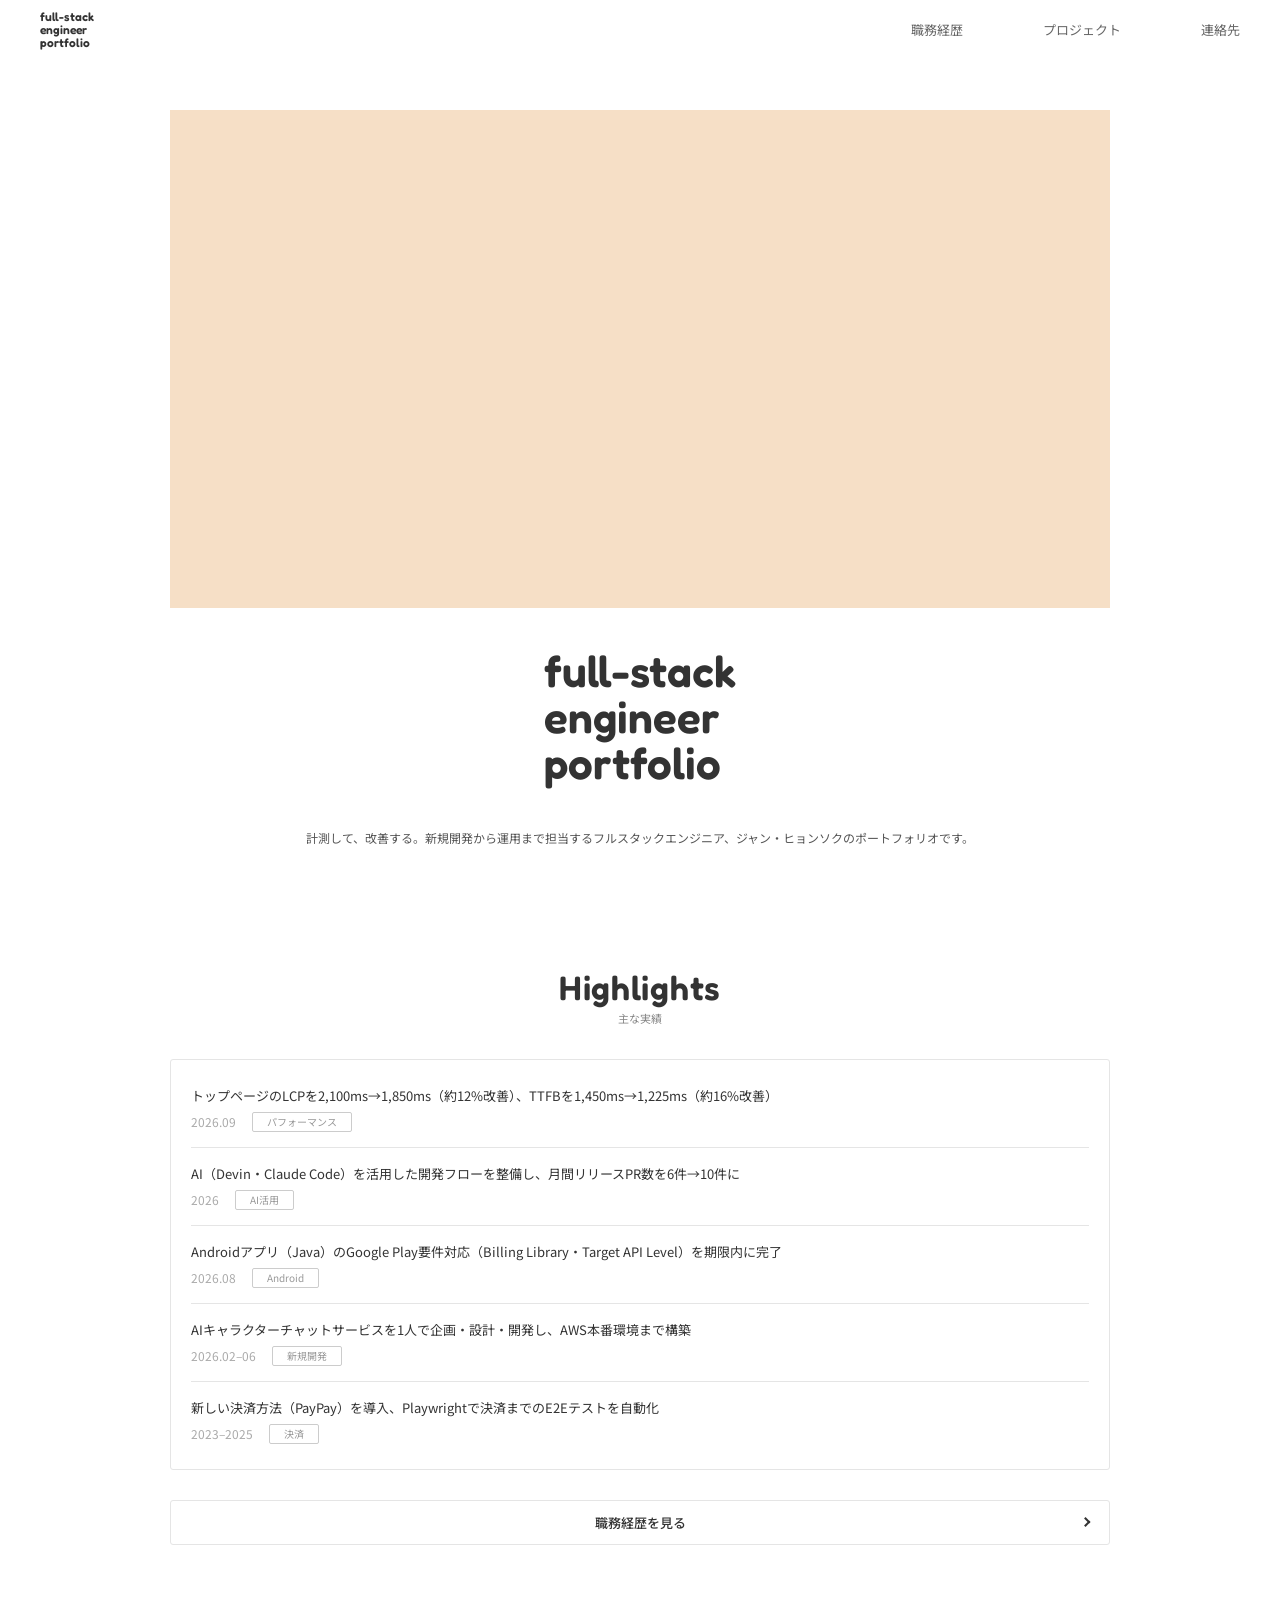
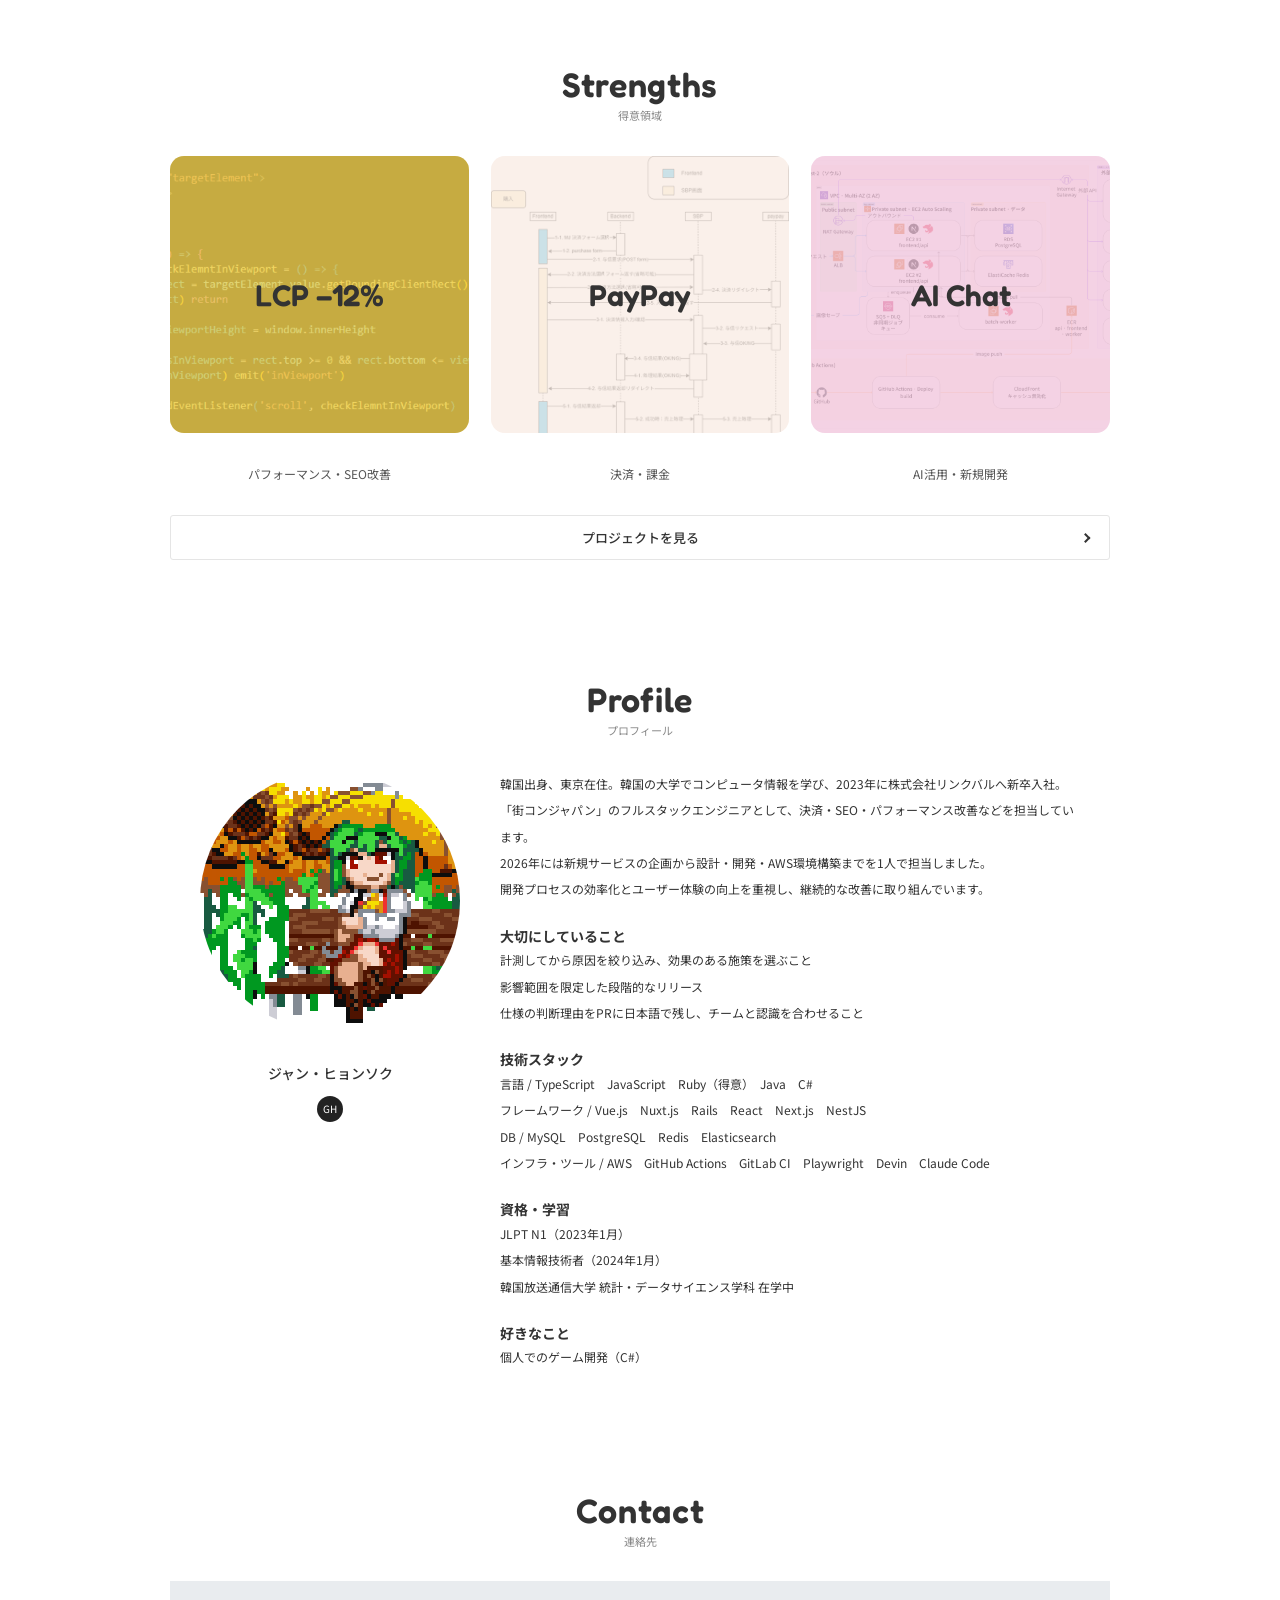
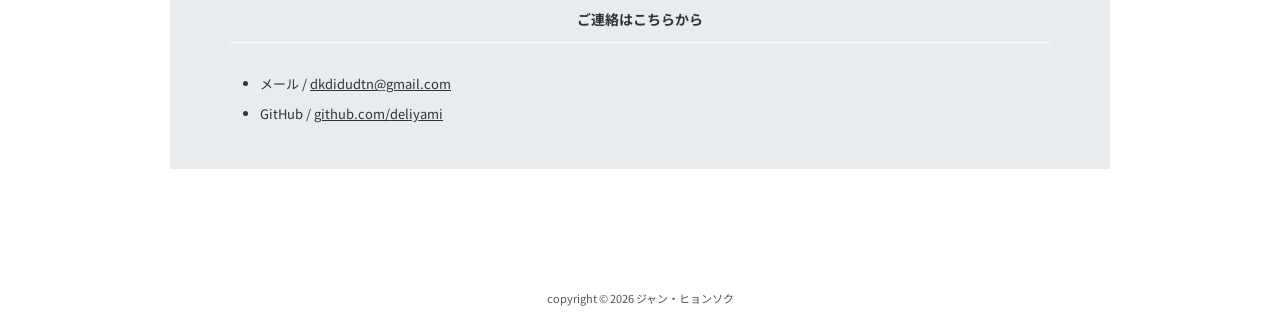
==== index.html @ 34fe3870 "Add engineer portfolio site (index / work / projects) Co-Authored-By: Claude Opus 5.5 <noreply@anthr" ====
<!DOCTYPE html>
<html lang="ja">
<head>
  <meta charset="UTF-8">
  <meta name="viewport" content="width=device-width, initial-scale=1">
  <title>ジャン・ヒョンソク | Full-Stack Engineer Portfolio</title>
  <link rel="preconnect" href="https://fonts.googleapis.com">
  <link rel="preconnect" href="https://fonts.gstatic.com" crossorigin>
  <link rel="stylesheet" href="https://fonts.googleapis.com/css2?family=Fredoka:wght@600&family=Noto+Sans+JP:wght@400;500;700&display=swap">
  <link rel="stylesheet" href="style.css">
</head>
<body>

  <header class="header">
    <a class="logo" href="index.html">full-stack<br>engineer<br>portfolio</a>
    <nav class="gnav">
      <ul>
        <li><a href="work.html">職務経歴</a></li>
        <li><a href="gallery.html">プロジェクト</a></li>
        <li><a href="index.html#contact">連絡先</a></li>
      </ul>
    </nav>
  </header>

  <main>
    <!-- Main visual -->
    <section class="mv">
      <div class="inner">
        <div class="mv-img"></div>
        <div class="mv-copy">
          <h1>full-stack<br>engineer<br>portfolio</h1>
          <p>計測して、改善する。新規開発から運用まで担当するフルスタックエンジニア、ジャン・ヒョンソクのポートフォリオです。</p>
        </div>
      </div>
    </section>

    <!-- Highlights -->
    <section class="sec" id="info">
      <div class="inner">
        <div class="sec-title">
          <h2>Highlights</h2>
          <span>主な実績</span>
        </div>
        <ul class="info-list">
          <li>
            <p class="title">トップページのLCPを2,100ms→1,850ms（約12%改善）、TTFBを1,450ms→1,225ms（約16%改善）</p>
            <div class="meta"><time datetime="2026-09">2026.09</time><span class="tag">パフォーマンス</span></div>
          </li>
          <li>
            <p class="title">AI（Devin・Claude Code）を活用した開発フローを整備し、月間リリースPR数を6件→10件に</p>
            <div class="meta"><time datetime="2026">2026</time><span class="tag">AI活用</span></div>
          </li>
          <li>
            <p class="title">Androidアプリ（Java）のGoogle Play要件対応（Billing Library・Target API Level）を期限内に完了</p>
            <div class="meta"><time datetime="2026-08">2026.08</time><span class="tag">Android</span></div>
          </li>
          <li>
            <p class="title">AIキャラクターチャットサービスを1人で企画・設計・開発し、AWS本番環境まで構築</p>
            <div class="meta"><time datetime="2026-02">2026.02–06</time><span class="tag">新規開発</span></div>
          </li>
          <li>
            <p class="title">新しい決済方法（PayPay）を導入、Playwrightで決済までのE2Eテストを自動化</p>
            <div class="meta"><time datetime="2025">2023–2025</time><span class="tag">決済</span></div>
          </li>
        </ul>
        <a class="btn-more" href="work.html">職務経歴を見る</a>
      </div>
    </section>

    <!-- Strengths -->
    <section class="sec" id="touch">
      <div class="inner">
        <div class="sec-title">
          <h2>Strengths</h2>
          <span>得意領域</span>
        </div>
        <ul class="touch-list">
          <li><a href="gallery.html#performance"><div class="thumb c-perf"><span>LCP −12%</span></div><p>パフォーマンス・SEO改善</p></a></li>
          <li><a href="gallery.html#payment"><div class="thumb c-pay"><span>PayPay</span></div><p>決済・課金</p></a></li>
          <li><a href="gallery.html#ai"><div class="thumb c-ai"><span>AI Chat</span></div><p>AI活用・新規開発</p></a></li>
        </ul>
        <a class="btn-more" href="gallery.html">プロジェクトを見る</a>
      </div>
    </section>

    <!-- Profile -->
    <section class="sec" id="profile">
      <div class="inner">
        <div class="sec-title">
          <h2>Profile</h2>
          <span>プロフィール</span>
        </div>
        <div class="profile">
          <div class="profile-left">
            <div class="profile-img"></div>
            <p class="profile-name">ジャン・ヒョンソク</p>
            <div class="sns">
              <a href="https://github.com/deliyami" aria-label="GitHub">GH</a>            </div>
          </div>
          <div class="profile-text">
            <p>
              韓国出身、東京在住。韓国の大学でコンピュータ情報を学び、2023年に株式会社リンクバルへ新卒入社。<br>
              「街コンジャパン」のフルスタックエンジニアとして、決済・SEO・パフォーマンス改善などを担当しています。<br>
              2026年には新規サービスの企画から設計・開発・AWS環境構築までを1人で担当しました。<br>
              開発プロセスの効率化とユーザー体験の向上を重視し、継続的な改善に取り組んでいます。
            </p>
            <h3>大切にしていること</h3>
            <p>
              計測してから原因を絞り込み、効果のある施策を選ぶこと<br>
              影響範囲を限定した段階的なリリース<br>
              仕様の判断理由をPRに日本語で残し、チームと認識を合わせること
            </p>
            <h3>技術スタック</h3>
            <p>
              言語 / TypeScript　JavaScript　Ruby（得意）　Java　C#<br>
              フレームワーク / Vue.js　Nuxt.js　Rails　React　Next.js　NestJS<br>
              DB / MySQL　PostgreSQL　Redis　Elasticsearch<br>
              インフラ・ツール / AWS　GitHub Actions　GitLab CI　Playwright　Devin　Claude Code
            </p>
            <h3>資格・学習</h3>
            <p>
              JLPT N1（2023年1月）<br>
              基本情報技術者（2024年1月）<br>
              韓国放送通信大学 統計・データサイエンス学科 在学中
            </p>
            <h3>好きなこと</h3>
            <p>個人でのゲーム開発（C#）</p>
          </div>
        </div>
      </div>
    </section>

    <!-- Contact -->
    <section class="sec" id="contact">
      <div class="inner">
        <div class="sec-title">
          <h2>Contact</h2>
          <span>連絡先</span>
        </div>
        <div class="notice">
          <h3>ご連絡はこちらから</h3>
          <ul class="contact-list">
            <li>メール / <a href="mailto:dkdidudtn@gmail.com">dkdidudtn@gmail.com</a></li>
            <li>GitHub / <a href="https://github.com/deliyami">github.com/deliyami</a></li>          </ul>
        </div>
      </div>
    </section>
  </main>

  <footer class="footer">copyright © 2026 ジャン・ヒョンソク</footer>

</body>
</html>
---- style.css ----
@charset "UTF-8";

/* ===== base ===== */
:root {
  --text: #333;
  --text-sub: #888;
  --line: #e5e5e5;
  --bg: #fff;
  --notice-bg: #e9ecef;
  --btn-bg: #f7f8f9;
  --font-en: "Fredoka", "Noto Sans JP", sans-serif;
  --font-jp: "Noto Sans JP", "Hiragino Kaku Gothic ProN", "Yu Gothic", sans-serif;
  --content: 980px;
}

*, *::before, *::after { box-sizing: border-box; }

body {
  margin: 0;
  background: var(--bg);
  color: var(--text);
  font-family: var(--font-jp);
  font-size: 14px;
  line-height: 1.8;
  -webkit-font-smoothing: antialiased;
}

a { color: inherit; text-decoration: none; }
ul { margin: 0; padding: 0; list-style: none; }
h1, h2, h3, p { margin: 0; }

.inner {
  width: 100%;
  max-width: var(--content);
  margin: 0 auto;
  padding: 0 20px;
}

/* ===== header ===== */
.header {
  display: flex;
  justify-content: space-between;
  align-items: center;
  padding: 10px 40px;
}
.logo {
  font-family: var(--font-en);
  font-weight: 600;
  font-size: 12px;
  line-height: 1.1;
}
.gnav ul { display: flex; gap: 80px; }
.gnav a { font-size: 13px; color: #666; }
.gnav a:hover { color: var(--text); }

/* ===== section title ===== */
.sec { padding: 120px 0 0; }
.sec-title { text-align: center; margin-bottom: 30px; }
.sec-title h2 {
  font-family: var(--font-en);
  font-weight: 600;
  font-size: 34px;
  line-height: 1.2;
  letter-spacing: .02em;
}
.sec-title span { display: block; font-size: 11px; color: var(--text-sub); }

/* ===== more button ===== */
.btn-more {
  position: relative;
  display: block;
  margin-top: 30px;
  padding: 10px;
  border: 1px solid var(--line);
  border-radius: 3px;
  text-align: center;
  font-size: 13px;
  font-weight: 500;
}
.btn-more::after {
  content: "";
  position: absolute;
  right: 20px; top: 50%;
  width: 7px; height: 7px;
  border-top: 2px solid var(--text);
  border-right: 2px solid var(--text);
  transform: translateY(-50%) rotate(45deg);
}
.btn-more:hover { background: var(--btn-bg); }

/* ===== top: main visual ===== */
.mv { padding-top: 50px; }
.mv-img {
  aspect-ratio: 924 / 490;
  background: #f6dfc6; /* 画像の代わり */
}
.mv-copy { margin-top: 40px; text-align: center; }
.mv-copy h1 {
  display: inline-block;
  text-align: left;
  font-family: var(--font-en);
  font-weight: 600;
  font-size: 44px;
  line-height: 1.05;
}
.mv-copy p { margin-top: 40px; font-size: 12px; color: #555; }

/* ===== top: work information ===== */
.info-list {
  border: 1px solid var(--line);
  border-radius: 3px;
  padding: 10px 20px;
}
.info-list li { padding: 14px 0; }
.info-list li + li { border-top: 1px solid var(--line); }
.info-list .title { font-size: 13px; }
.info-list .meta { display: flex; align-items: center; gap: 16px; margin-top: 4px; }
.info-list time { font-size: 12px; color: #aaa; }
.info-list .tag {
  font-size: 10px;
  color: #999;
  border: 1px solid #ccc;
  border-radius: 2px;
  padding: 0 14px;
}

/* ===== top: touch ===== */
.touch-list { display: grid; grid-template-columns: repeat(3, 1fr); gap: 22px; }
.touch-list .thumb { aspect-ratio: 312 / 290; border-radius: 14px; }
.touch-list p { margin-top: 30px; text-align: center; font-size: 12px; color: #555; }

.touch-list .thumb {
  position: relative;
  overflow: hidden;
  display: grid;
  place-items: center;
  font-family: var(--font-en);
  font-weight: 600;
  font-size: 30px;
}
/* 遷移先のスクショを半透明で敷く */
.touch-list .thumb::before {
  content: "";
  position: absolute;
  inset: 0;
  background: var(--shot) center top / cover no-repeat;
  opacity: .22;
  transition: opacity .3s;
}
.touch-list a:hover .thumb::before { opacity: .4; }
.touch-list .thumb span { position: relative; }

.c-perf { background-color: #f7d44c; --shot: url(images/video-code.png); }
.c-pay  { background-color: #f9ece4; --shot: url(images/paypay-payment.png); }
.c-ai   { background-color: #f1c6dd; --shot: url(images/ai-chat-architecture.png); }

/* ===== top: profile ===== */
.profile { display: flex; gap: 40px; align-items: flex-start; padding: 0 30px; }
.profile-left { flex: 0 0 260px; text-align: center; }
.profile-img { width: 260px; aspect-ratio: 1; background: url(profile.png) center / cover; border-radius: 50%; image-rendering: pixelated; }
.profile-name { margin-top: 30px; font-size: 14px; font-weight: 500; }
.sns { display: flex; justify-content: center; gap: 18px; margin-top: 10px; }
.sns a {
  width: 26px; height: 26px; border-radius: 50%;
  background: #222; color: #fff; font-size: 10px;
  display: grid; place-items: center;
}
.profile-text { font-size: 12px; line-height: 2.2; }
.profile-text h3 { margin-top: 22px; font-size: 14px; font-weight: 700; line-height: 1.6; }

/* ===== top: contact ===== */
.notice { background: var(--notice-bg); padding: 26px 60px 40px; }
.notice h3 {
  text-align: center;
  font-size: 14px;
  font-weight: 700;
  padding-bottom: 10px;
  border-bottom: 1px solid #fff;
  margin-bottom: 26px;
}
.notice ul { list-style: disc; padding-left: 30px; font-size: 11.5px; line-height: 2.3; }
.notice .contact-list { font-size: 13px; }
.contact-list a { text-decoration: underline; }

.form { margin-top: 30px; display: grid; gap: 22px; }
.form label { display: block; font-size: 12px; margin-bottom: 4px; }
.form input,
.form textarea {
  width: 100%;
  border: 1px solid var(--line);
  border-radius: 4px;
  padding: 10px 12px;
  font: inherit;
  color: var(--text);
}
.form input { height: 42px; }
.form textarea { height: 260px; resize: vertical; }
.form input:focus, .form textarea:focus { outline: none; border-color: #aaa; }
.form button {
  height: 42px;
  border: 1px solid var(--line);
  background: var(--btn-bg);
  font: inherit;
  font-size: 11px;
  color: #555;
  cursor: pointer;
}
.form button:hover { background: #eef0f2; }

/* ===== work page ===== */
.year { margin-top: 70px; }
.year:first-of-type { margin-top: 50px; }
.year h3 { text-align: center; font-size: 22px; font-weight: 500; margin-bottom: 14px; }
.work-list {
  border: 1px solid var(--line);
  border-radius: 3px;
  padding: 12px 45px;
}
.work-list li { padding: 14px 40px; font-size: 13px; }
.work-list li + li { border-top: 1px solid var(--line); }

/* ===== gallery page ===== */
.filter { display: flex; flex-wrap: wrap; justify-content: center; gap: 16px; margin-top: 50px; }
.filter a {
  position: relative;
  display: block;
  width: 196px;
  padding: 12px 0;
  border: 1px solid var(--text);
  text-align: center;
  font-size: 12px;
  font-weight: 500;
  background: var(--bg);
}
.filter a::before {
  content: "";
  position: absolute;
  inset: 4px -6px -6px 4px; /* ずらした二重線 */
  border: 1px solid var(--text);
  z-index: -1;
}
.filter a::after { content: "⌄"; margin-left: 6px; font-weight: 700; }
.filter a:hover { background: var(--btn-bg); }

.dots { text-align: center; letter-spacing: 34px; color: #999; margin: 120px 0 100px; padding-left: 34px; }
.g-block h3 { text-align: center; font-size: 16px; font-weight: 500; margin-bottom: 36px; }
.g-list { display: flex; justify-content: center; gap: 6px; flex-wrap: wrap; }
.g-list li { width: 170px; aspect-ratio: 1; border: 1px solid #eee; padding: 3px; }
.g-list li span { display: block; width: 100%; height: 100%; }

/* ===== projects: case study ===== */
.case {
  border: 1px solid var(--line);
  border-radius: 3px;
  padding: 28px 45px;
}
.case + .case { margin-top: 30px; }
.case h4 { font-size: 16px; font-weight: 700; margin: 0 0 14px; }
.case dl {
  display: grid;
  grid-template-columns: 4em 1fr;
  gap: 8px 16px;
  margin: 0;
  font-size: 13px;
}
.case dt { font-weight: 700; color: var(--text-sub); }
.case dd { margin: 0; }
.case dd a { text-decoration: underline; }
.case-figs { display: flex; gap: 16px; margin-top: 24px; }
.case-figs figure { flex: 1; margin: 0; }
.case-figs.is-half figure { flex: 0 1 calc(50% - 8px); }
.case-figs span { display: block; aspect-ratio: 16 / 10; background: var(--notice-bg); border-radius: 3px; }
.case-figs img { display: block; width: 100%; border: 1px solid var(--line); border-radius: 3px; }
.case-figs figcaption { margin-top: 6px; font-size: 11px; color: var(--text-sub); }

/* ===== footer ===== */
.footer { text-align: center; padding: 120px 0 10px; font-size: 11px; color: #555; }

/* ===== responsive ===== */
@media (max-width: 768px) {
  .header { padding: 10px 20px; }
  .gnav ul { gap: 18px; }
  .gnav a { font-size: 11px; }
  .sec { padding-top: 80px; }
  .mv-copy h1 { font-size: 34px; }
  .touch-list { grid-template-columns: 1fr; }
  .touch-list p { margin-top: 10px; }
  .profile { flex-direction: column; align-items: center; padding: 0; }
  .profile-left { flex: none; }
  .notice { padding: 20px 20px 30px; }
  .work-list { padding: 8px 16px; }
  .work-list li { padding: 12px 4px; }
  .filter { flex-direction: column; align-items: center; }
  .g-list li { width: calc(50% - 3px); }
  .case { padding: 20px 16px; }
  .case dl { grid-template-columns: 1fr; gap: 2px; }
  .case dd + dt { margin-top: 8px; }
  .case-figs { flex-direction: column; }
}
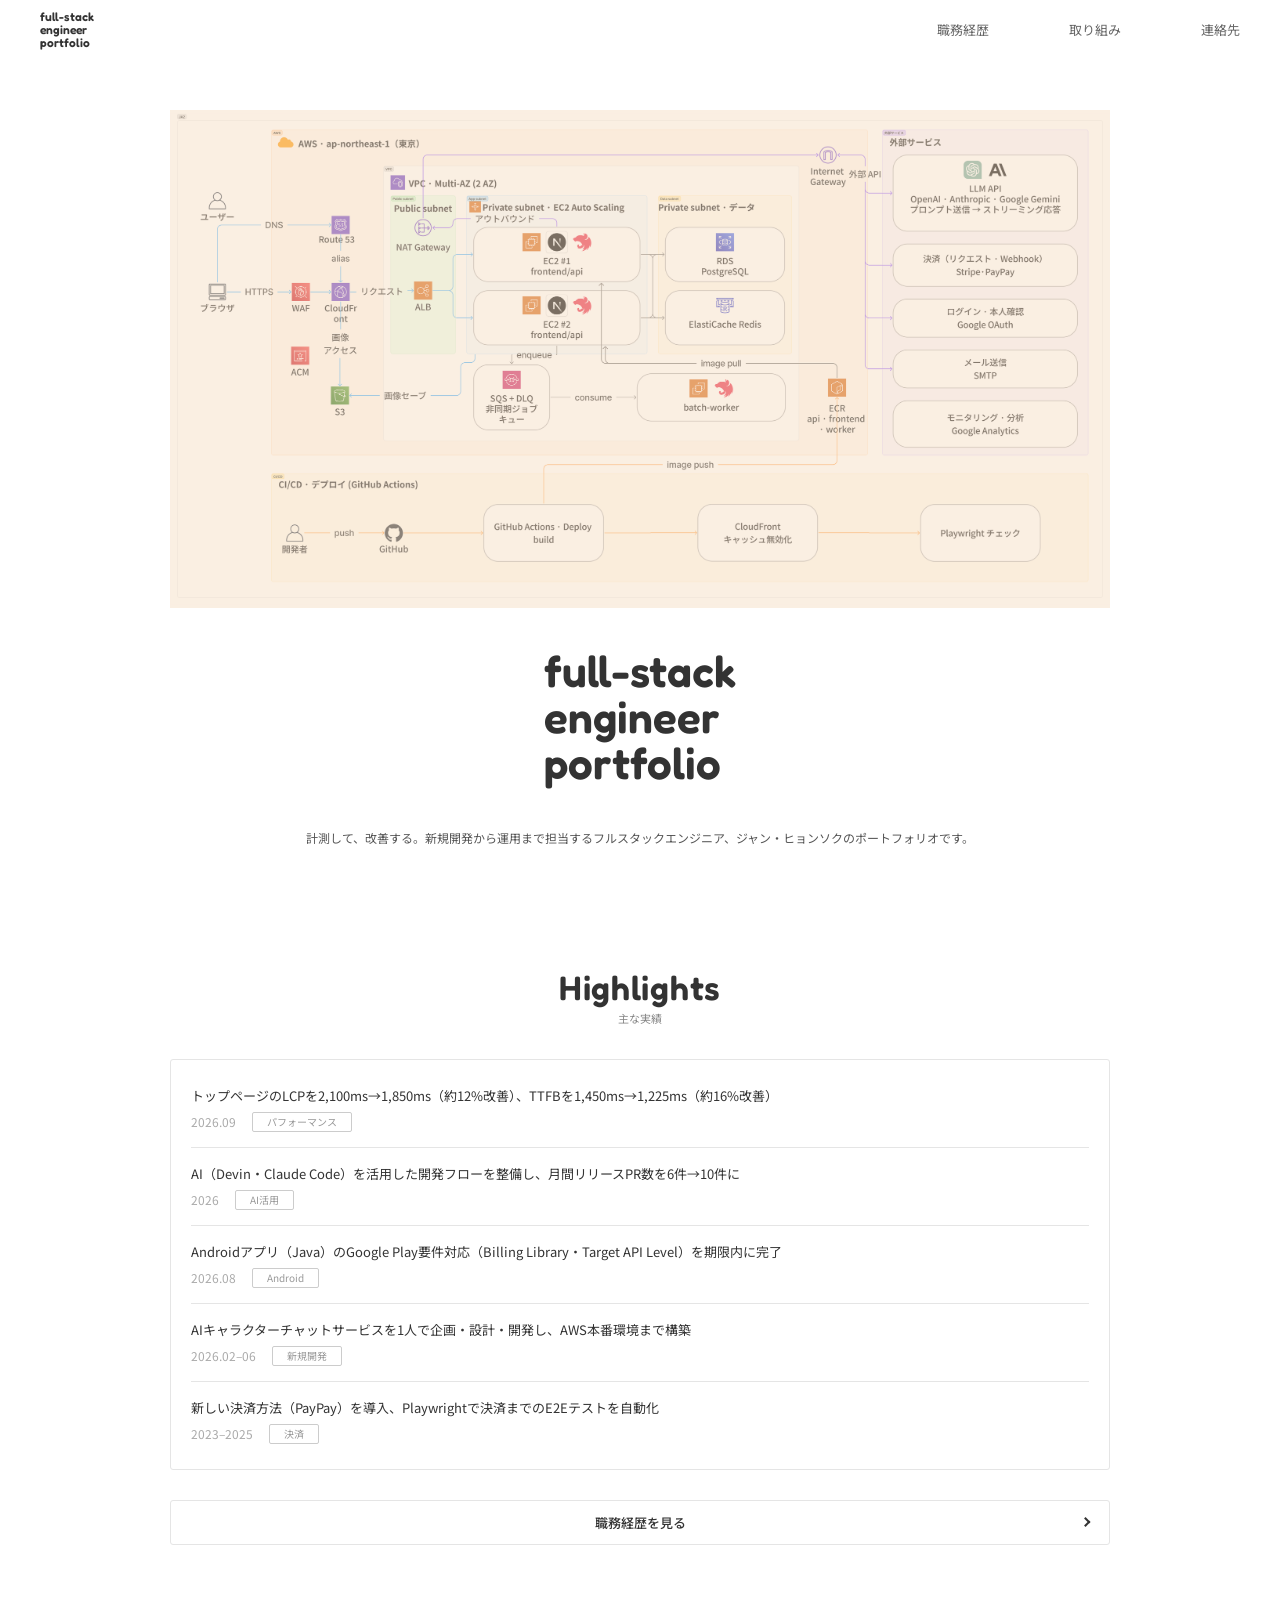
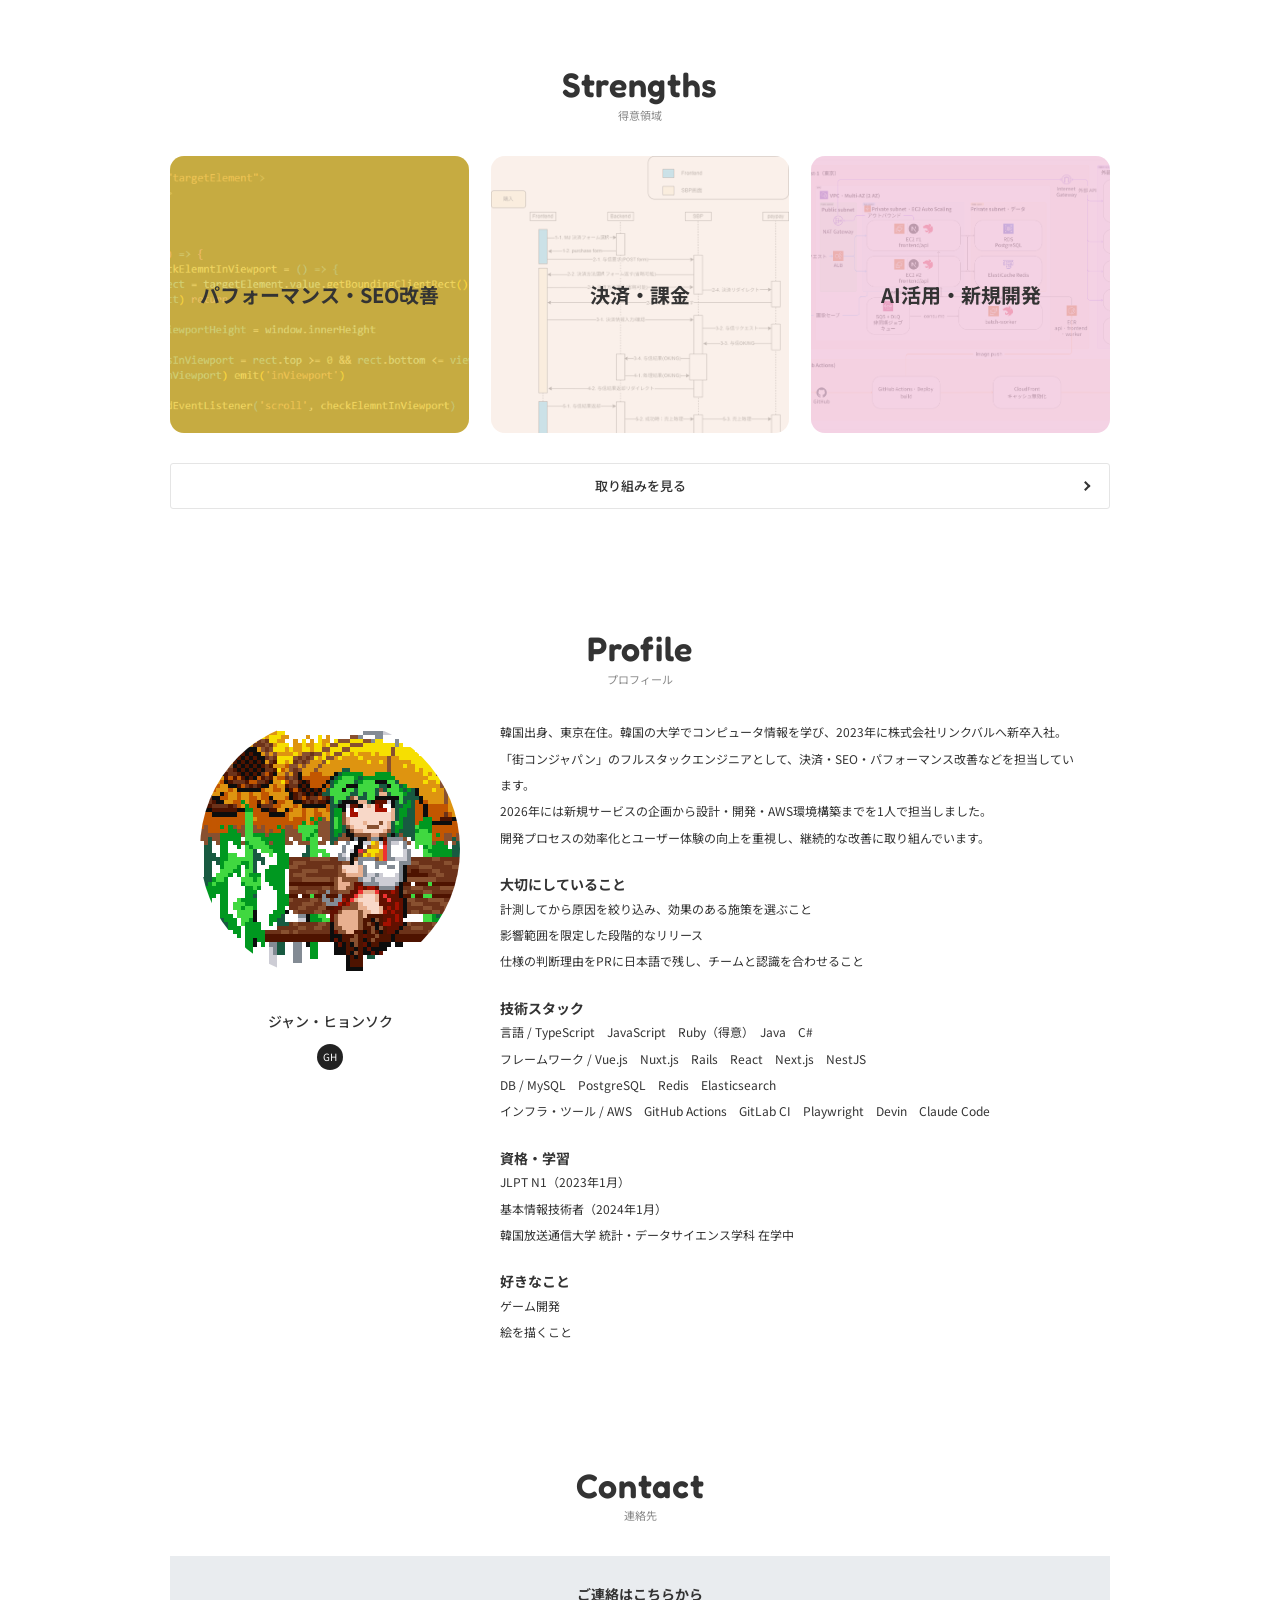
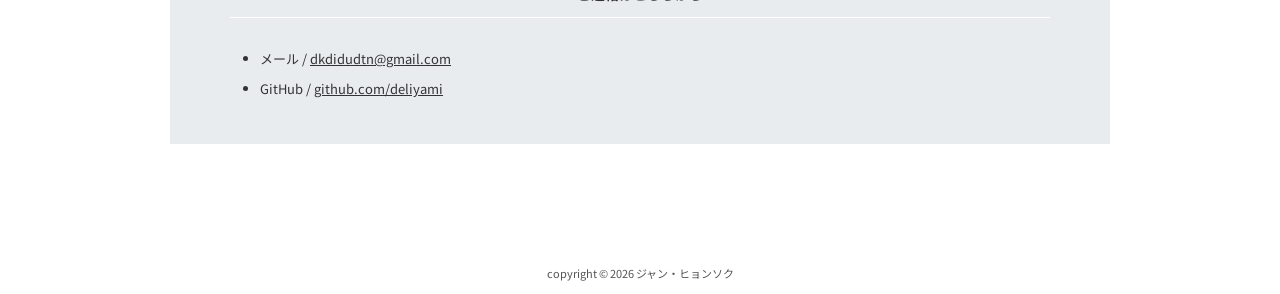
==== commit 3a80a0cc: "Add main visual carousel, personal project section, and content updates - Main visual: slides (archi" ====
--- a/index.html
+++ b/index.html
@@ -16,7 +16,7 @@
     <nav class="gnav">
       <ul>
         <li><a href="work.html">職務経歴</a></li>
-        <li><a href="gallery.html">プロジェクト</a></li>
+        <li><a href="gallery.html">取り組み</a></li>
         <li><a href="index.html#contact">連絡先</a></li>
       </ul>
     </nav>
@@ -26,7 +26,14 @@
     <!-- Main visual -->
     <section class="mv">
       <div class="inner">
-        <div class="mv-img"></div>
+        <div class="mv-img" aria-hidden="true">
+          <!-- 並び順に表示。切り替えは carousel.js -->
+          <div class="mv-slides">
+            <img src="images/ai-chat-architecture.png" alt="">
+            <img src="images/paypay-payment.png" alt="">
+            <video src="images/game-mod.mp4" muted playsinline loop preload="auto"></video>
+          </div>
+        </div>
         <div class="mv-copy">
           <h1>full-stack<br>engineer<br>portfolio</h1>
           <p>計測して、改善する。新規開発から運用まで担当するフルスタックエンジニア、ジャン・ヒョンソクのポートフォリオです。</p>
@@ -75,11 +82,11 @@
           <span>得意領域</span>
         </div>
         <ul class="touch-list">
-          <li><a href="gallery.html#performance"><div class="thumb c-perf"><span>LCP −12%</span></div><p>パフォーマンス・SEO改善</p></a></li>
-          <li><a href="gallery.html#payment"><div class="thumb c-pay"><span>PayPay</span></div><p>決済・課金</p></a></li>
-          <li><a href="gallery.html#ai"><div class="thumb c-ai"><span>AI Chat</span></div><p>AI活用・新規開発</p></a></li>
+          <li><a href="gallery.html#performance"><div class="thumb c-perf"><span>パフォーマンス・SEO改善</span></div></a></li>
+          <li><a href="gallery.html#payment"><div class="thumb c-pay"><span>決済・課金</span></div></a></li>
+          <li><a href="gallery.html#ai"><div class="thumb c-ai"><span>AI活用・新規開発</span></div></a></li>
         </ul>
-        <a class="btn-more" href="gallery.html">プロジェクトを見る</a>
+        <a class="btn-more" href="gallery.html">取り組みを見る</a>
       </div>
     </section>
 
@@ -124,7 +131,10 @@
               韓国放送通信大学 統計・データサイエンス学科 在学中
             </p>
             <h3>好きなこと</h3>
-            <p>個人でのゲーム開発（C#）</p>
+            <p>
+              ゲーム開発<br>
+              絵を描くこと
+            </p>
           </div>
         </div>
       </div>
@@ -149,5 +159,7 @@
 
   <footer class="footer">copyright © 2026 ジャン・ヒョンソク</footer>
 
+  <script src="carousel.js"></script>
+
 </body>
 </html>
--- a/style.css
+++ b/style.css
@@ -92,7 +92,25 @@
 .mv { padding-top: 50px; }
 .mv-img {
   aspect-ratio: 924 / 490;
-  background: #f6dfc6; /* 画像の代わり */
+  background: #f6dfc6;
+  overflow: hidden;
+  pointer-events: none; /* クリック・操作不可 */
+}
+/* 透明度は枠全体にかける（重なり中に下のスライドが透けないように） */
+.mv-slides { position: relative; height: 100%; opacity: .5; }
+/* 後から追加したスライドが右から重なる（carousel.js） */
+.mv-slides > * {
+  position: absolute;
+  inset: 0;
+  width: 100%;
+  height: 100%;
+  display: block;
+  object-fit: cover;
+  transition: transform 1s ease-in-out; /* carousel.js の SLIDE と合わせる */
+}
+.mv-slides > img { object-fit: contain; background: #fff; } /* 図は切らずに見せる */
+@media (prefers-reduced-motion: reduce) {
+  .mv-slides > * { transition: none; }
 }
 .mv-copy { margin-top: 40px; text-align: center; }
 .mv-copy h1 {
@@ -134,9 +152,10 @@
   overflow: hidden;
   display: grid;
   place-items: center;
-  font-family: var(--font-en);
-  font-weight: 600;
-  font-size: 30px;
+  padding: 0 16px;
+  text-align: center;
+  font-size: 20px;
+  font-weight: 700;
 }
 /* 遷移先のスクショを半透明で敷く */
 .touch-list .thumb::before {
